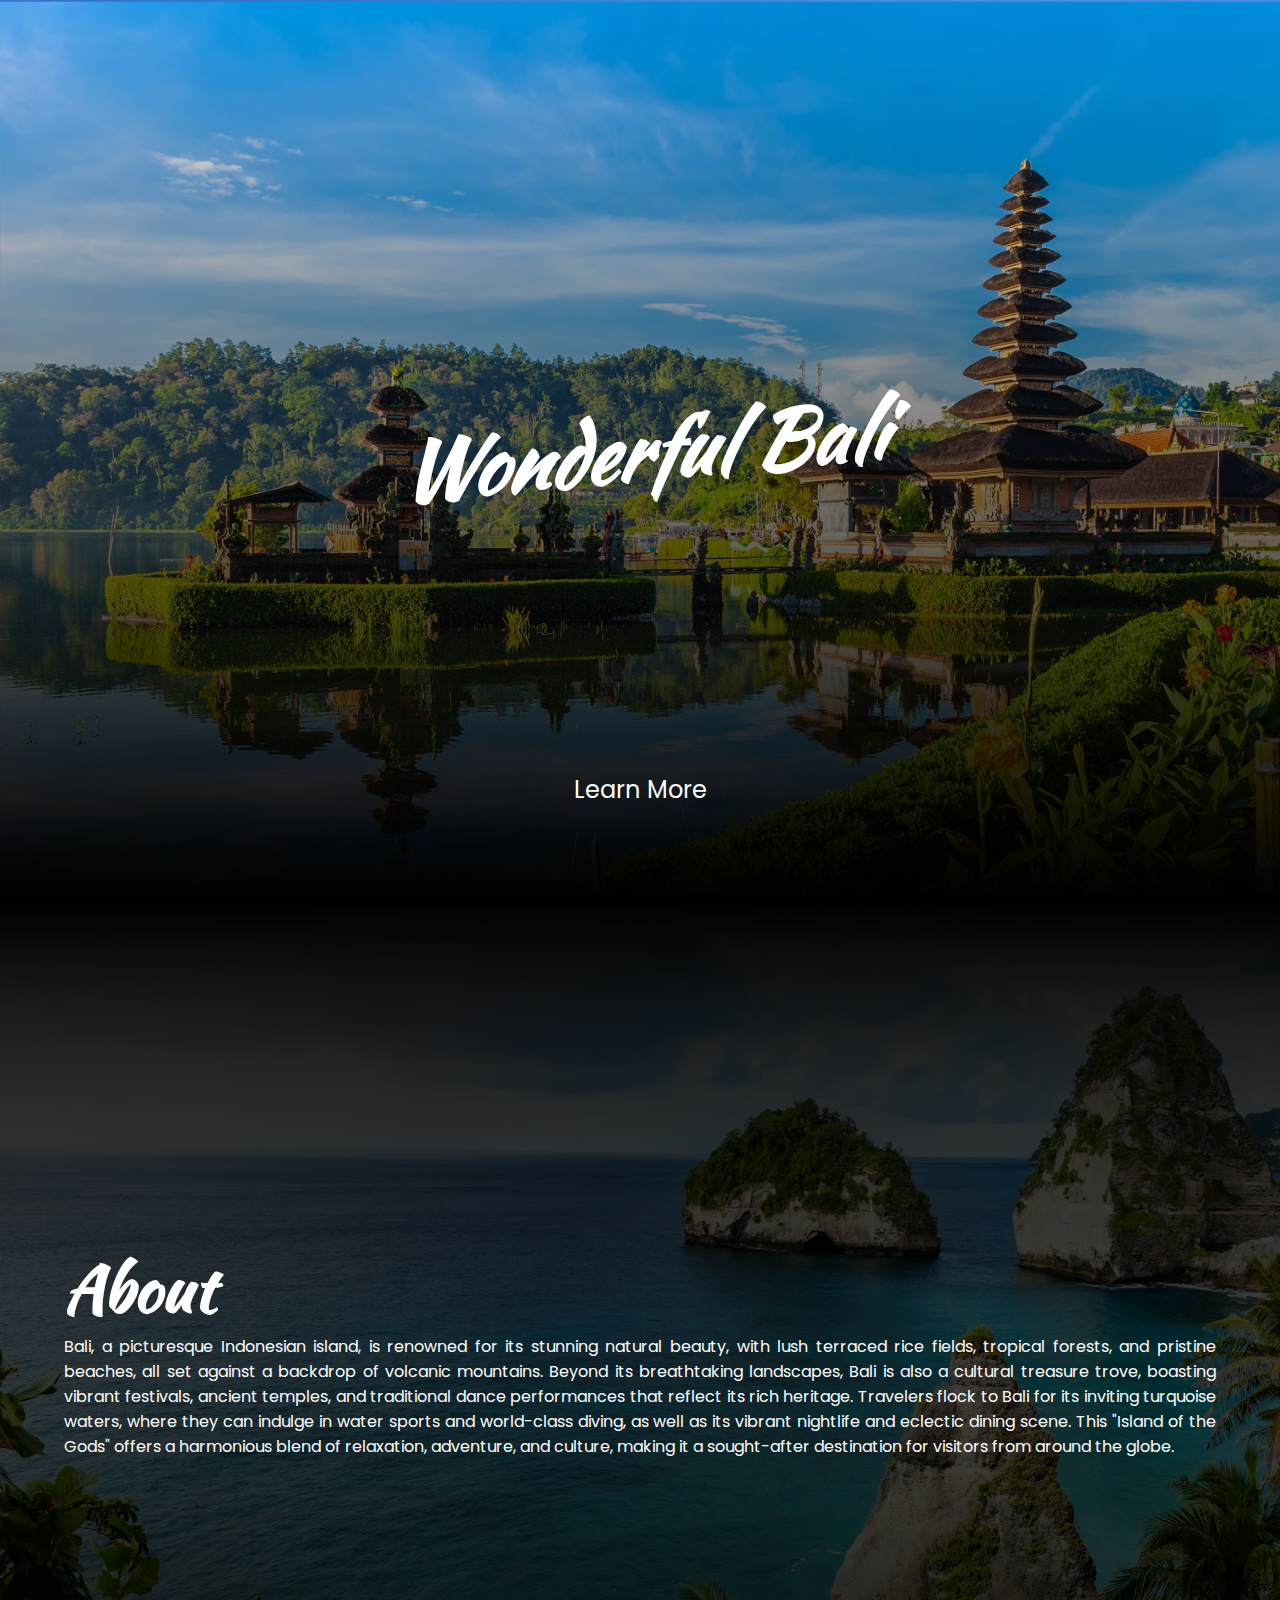
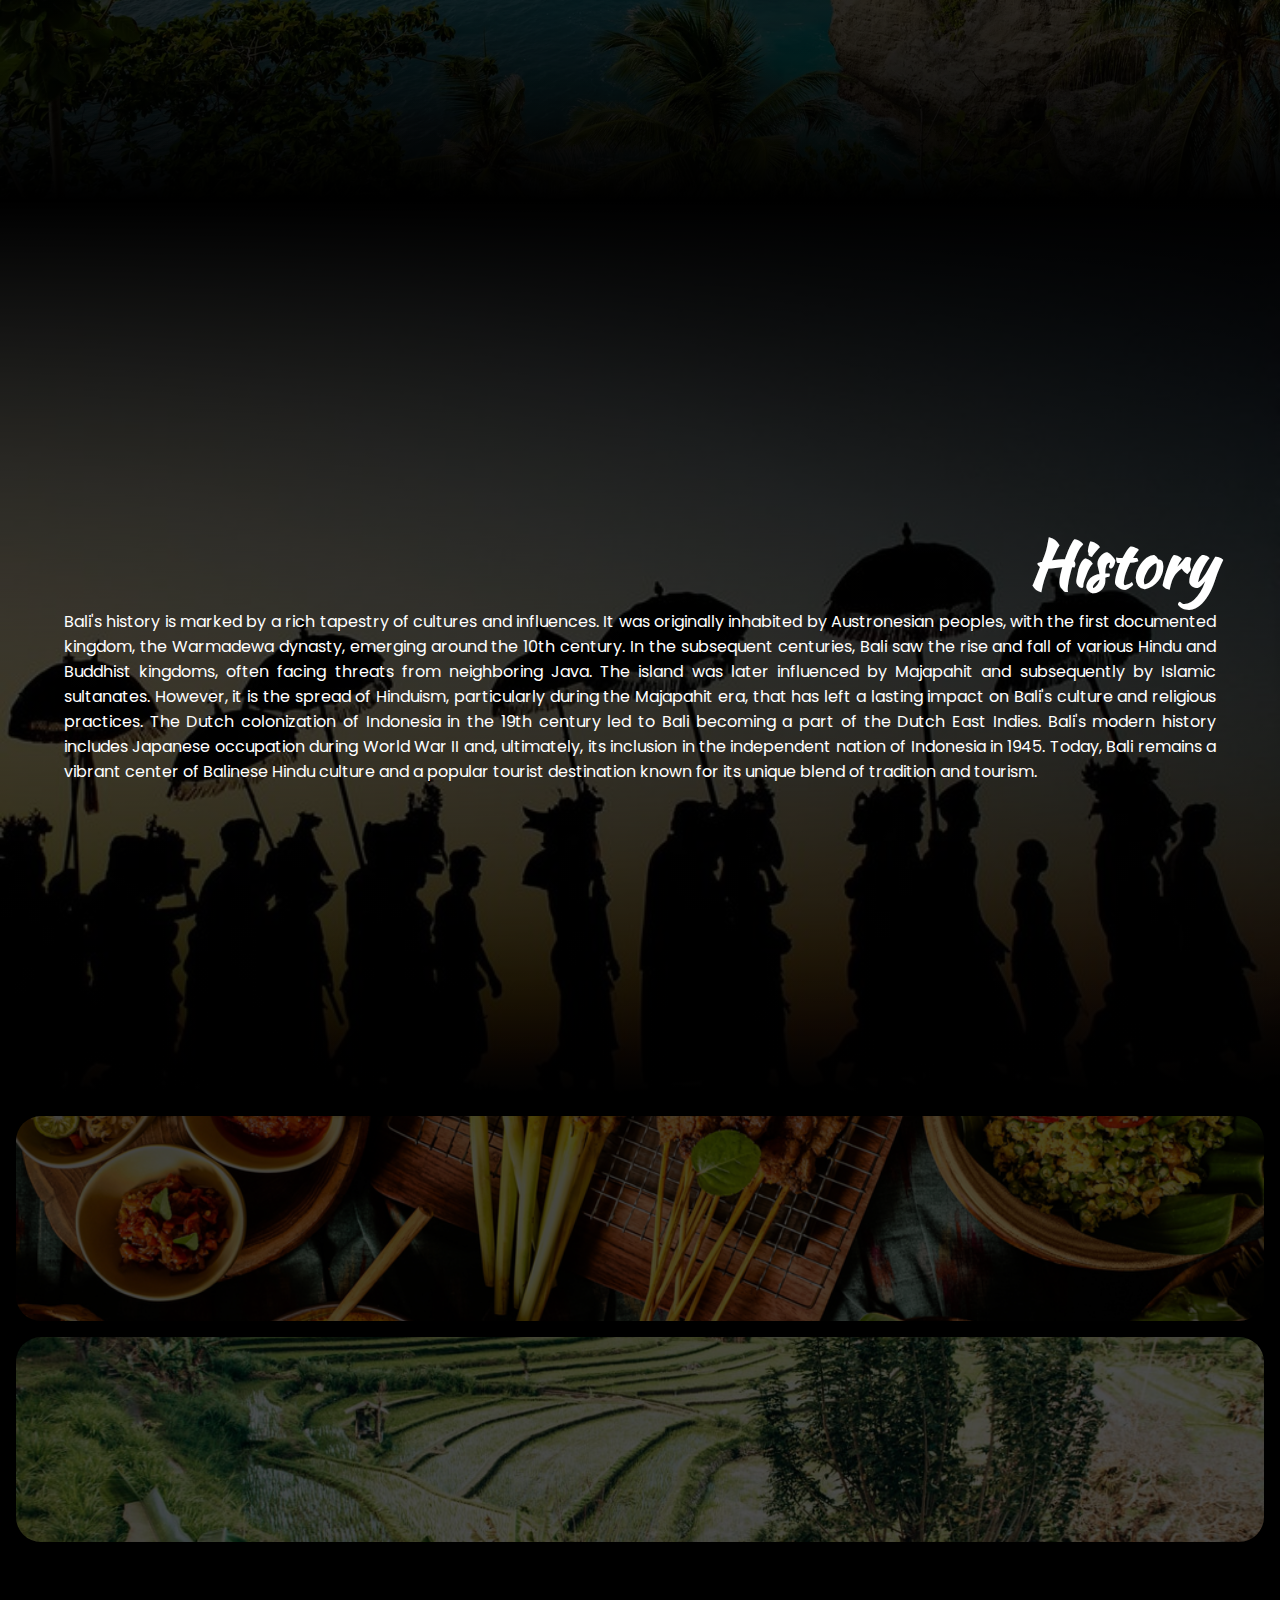
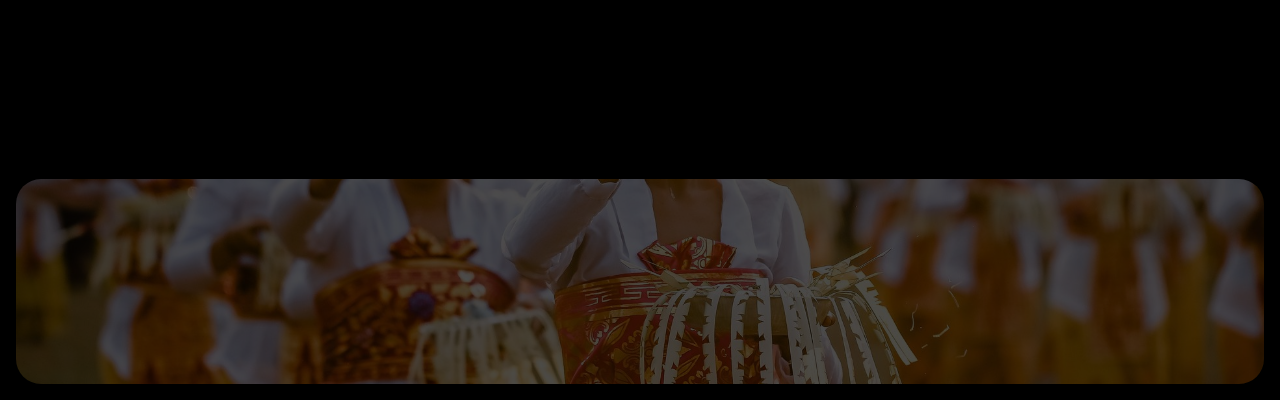
==== index.html @ 185997d6 "KONTOL" ====
<!DOCTYPE html>
<html lang="en">
  <head>
    <meta charset="utf-8" />
    <meta name="viewport" content="width=device-width, initial-scale=1.0" />
    <title>Wonderful Bali</title>
    <link rel="icon" href="images/logowonderfulbali.png" type="images" />
    <link rel="stylesheet" href="styles/landing-style.css" />
    <link rel="stylesheet" href="styles/reuse-footer.css" />
    <link
      rel="stylesheet"
      href="https://cdnjs.cloudflare.com/ajax/libs/font-awesome/6.4.2/css/all.min.css"
      integrity="sha512-z3gLpd7yknf1YoNbCzqRKc4qyor8gaKU1qmn+CShxbuBusANI9QpRohGBreCFkKxLhei6S9CQXFEbbKuqLg0DA=="
      crossorigin="anonymous"
      referrerpolicy="no-referrer"
    />
  </head>
  <body>
    <header>
      <article>
        <h1>Wonderful Bali</h1>
        <a href="#learn-more" class="box">
          <h3>Learn More</h3>
          <i class="fa-solid fa-chevron-down fa-bounce fa-xl"></i>
        </a>
      </article>
    </header>
    <main>
      <div class="about">
        <article>
          <div class="box">
            <h1>About</h1>
            <p>
              Bali, a picturesque Indonesian island, is renowned for its
              stunning natural beauty, with lush terraced rice fields, tropical
              forests, and pristine beaches, all set against a backdrop of
              volcanic mountains. Beyond its breathtaking landscapes, Bali is
              also a cultural treasure trove, boasting vibrant festivals,
              ancient temples, and traditional dance performances that reflect
              its rich heritage. Travelers flock to Bali for its inviting
              turquoise waters, where they can indulge in water sports and
              world-class diving, as well as its vibrant nightlife and eclectic
              dining scene. This "Island of the Gods" offers a harmonious blend
              of relaxation, adventure, and culture, making it a sought-after
              destination for visitors from around the globe.
            </p>
          </div>
        </article>
      </div>
      <div class="history">
        <article>
          <div class="box">
            <h1>History</h1>
            <p>
              Bali's history is marked by a rich tapestry of cultures and
              influences. It was originally inhabited by Austronesian peoples,
              with the first documented kingdom, the Warmadewa dynasty, emerging
              around the 10th century. In the subsequent centuries, Bali saw the
              rise and fall of various Hindu and Buddhist kingdoms, often facing
              threats from neighboring Java. The island was later influenced by
              Majapahit and subsequently by Islamic sultanates. However, it is
              the spread of Hinduism, particularly during the Majapahit era,
              that has left a lasting impact on Bali's culture and religious
              practices. The Dutch colonization of Indonesia in the 19th century
              led to Bali becoming a part of the Dutch East Indies. Bali's
              modern history includes Japanese occupation during World War II
              and, ultimately, its inclusion in the independent nation of
              Indonesia in 1945. Today, Bali remains a vibrant center of
              Balinese Hindu culture and a popular tourist destination known for
              its unique blend of tradition and tourism.
            </p>
          </div>
        </article>
      </div>
      <div class="menu" id="learn-more">
        <a href="pages/food-page.html" class="menu1">
          <div class="img"><h1>Food</h1></div>
        </a>
        <a href="pages/destination-page.html" class="menu2">
          <div class="img"><h1>Destination</h1></div>
        </a>
        <a href="pages/dance-page.html" class="menu3">
          <div class="img"><h1>Dance</h1></div>
        </a>
        <a href="pages/ritual-page.html" class="menu4">
          <div class="img"><h1>Ritual</h1></div>
        </a>
      </div>
    </main>
    <footer>
      <div class="social">
        <div class="wrapper">
          <div class="icon linkedin">
            <a
              href="https://www.linkedin.com/in/nyoman-deka-0b3495260/"
              target="_blank"
              ><i class="fa-brands fa-linkedin"></i
            ></a>
          </div>
          <div class="icon instagram">
            <a href="https://www.instagram.com/dekamahesvara/" target="_blank"
              ><i class="fa-brands fa-square-instagram"></i
            ></a>
          </div>
          <div class="icon github">
            <a href="https://github.com/dekamahesvara" target="_blank"
              ><i class="fa-brands fa-square-github"></i
            ></a>
          </div>
        </div>
      </div>
      <div class="credit">
        <p>Nyoman Deka | &copy; 2023</p>
      </div>
    </footer>
  </body>
</html>
---- styles/landing-style.css ----
@import url('https://fonts.googleapis.com/css2?family=Kaushan+Script&family=Poppins&family=Quicksand:wght@500;700&display=swap');


*{
  padding: 0;
  margin: 0;  
  box-sizing: border-box;
  scroll-behavior: smooth;
}

*::-webkit-scrollbar {
  display: none;
}

header{
  position: relative;
  height: 100vh;
  background-image: url(../images/pages/landing-bg.jpg);
  background-repeat: no-repeat;
  background-size: cover;
}

header article{
  background:  linear-gradient(to bottom, rgba(0, 0, 0, 0), rgba(0, 0, 0, 1));
  display: flex;
  justify-content: center;
  align-items: center;
  position: relative;
  flex-direction: column;
  width: 100%;
  height: 100%;
}

header article h1{
  font-family: kaushan script, sans-serif;
  color: white;
  font-size: 9rem;
  font-weight: 700;
  font-style: italic;
  rotate: -5deg;
}


header article .box{
  position: absolute;
  top: 90%;
  text-align: center;
  text-decoration: none;
}

header article .box h3{
  font-family: poppins, sans-serif;
  color: white;
  font-size: 2rem;
  font-weight: 400;
  margin-top: 1rem;
}

header article .box i{
  margin-top: 1em;
  font-size: 2rem;
  color: white;
}

main .about{
  position: relative;
  height: 100vh;
  background-image: url(../images/pages/about-bg.webp);
  background-repeat: no-repeat;
  background-size: cover;
}

main .about article{
  background:  linear-gradient(to top, rgba(0, 0, 0, 0), rgba(0, 0, 0, 1)), linear-gradient(to bottom, rgba(0, 0, 0, 0), rgba(0, 0, 0, 1));
  display: flex;
  justify-content: center;
  position: relative;
  flex-direction: column;
  width: 100%;
  height: 100%;
}

main .about .box{
  width: 40%;
  position: absolute;
  left: 5%;
}

main .about article .box h1{
  font-family: kaushan script, sans-serif;
  color: white;
  font-size: 6rem;
  font-weight: 700;
}

main .about article .box p{
  font-family: poppins, sans-serif;
  color: white;
  font-size: 1.3rem;
  font-weight: 400;
  text-align: justify;
}

main .history {
  position: relative;
  height: 100vh;
  background-image: url(../images/pages/history-bg.jpeg);
  background-repeat: no-repeat;
  background-size: cover;
}

main .history article{
  background:  linear-gradient(to top, rgba(0, 0, 0, 0), rgba(0, 0, 0, 1)), linear-gradient(to bottom, rgba(0, 0, 0, 0), rgba(0, 0, 0, 1));
  display: flex;
  justify-content: center;
  position: relative;
  flex-direction: column;
  width: 100%;
  height: 100%;
}

main .history article .box{
  width: 40%;
  position: absolute;
  right: 5%;
}

main .history article .box h1{
  font-family: kaushan script, sans-serif;
  color: white;
  font-size: 6rem;
  font-weight: 700;
  text-align: end;
}

main .history article .box p{
  font-family: poppins, sans-serif;
  color: white;
  font-size: 1.3rem;
  font-weight: 400;
  text-align: justify;
}

main .menu{
  position: relative;
  height: 100vh;
  background-color: black;
  display: grid;
  grid-template-columns: repeat(2, 50%);
  gap: 5rem;
  padding: 5rem;
}

main .menu .menu1,.menu2,.menu3,.menu4{
  position: relative;
  text-align: center;
  overflow: hidden; 
  box-sizing: border-box;
  border-radius: 25px;
  cursor: pointer;
}

main .menu .menu1 .img{
  background-image: url(../images/pages/food-menu.jpg);
}

main .menu .menu2 .img{
  background-image: url(../images/pages/destination-menu.jpg);
}

main .menu .menu3 .img{
  background-image: url(../images/pages/dance-menu.jpg);
}

main .menu .menu4 .img{
  background-image: url(../images/pages/ritual-menu.jpg);
}

main .menu .img{
  height: 100%;
  width: 100%;
  filter: brightness(30%);
  transition: ease-in-out 0.3s;
  background-repeat: no-repeat;
  background-size: cover;
  background-position: center;
}

main .menu h1{
  position: absolute;
  top: 50%;
  left: 50%;
  transform: translate(-50%, -50%);
  color: white;
  opacity: 0%;
  font-family: kaushan script, sans-serif;
  font-size: 7rem;
  font-weight: 700;
}

main .menu1:hover h1, .menu2:hover h1, .menu3:hover h1, .menu4:hover h1{
  color: white;
  opacity: 100%;
  transition: 0.3s;
  text-shadow: 10px 15px 30px black;
}

main .menu1:hover .img, .menu2:hover .img, .menu3:hover .img, .menu4:hover .img{
  filter: brightness(80%);
  scale: 1.02;  
}


@media screen and (max-width:1280px) {

  header article h1{
    font-size: 5rem;
  }

  header article .box h3{
    font-size: 1.5rem;
  }
  
  header article .box i{
    scale: 0.8;
  }
  
  main .about .box{
    width: 90%;
  }
  
  main .about article .box h1{
    font-size: 4rem;
  }
  
  main .about article .box p{
    font-size: 1rem;
  }

  main .history article .box{
    width: 90%;
  }
  
  main .history article .box h1{
    font-size: 4rem;
  }
  
  main .history article .box p{
    font-size: 1rem;
  }

  main .menu{
    grid-template-columns: repeat(1, 100%);
    gap: 1rem;
    padding: 1rem;
  }

  header article .box{
    top: 84%;
  }

}

@media screen and (max-width:600px) {

  header article h1{
    font-size: 4rem;
  }

  header article .box h3{
    font-size: 1.25rem;
  }
  
  header article .box i{
    scale: 0.6;
  }

  main .about article .box h1{
    font-size: 3rem;
  }
  
  main .about article .box p{
    font-size: 0.8rem;
  }

  main .history article .box{
    width: 90%;
  }
  
  main .history article .box h1{
    font-size: 3rem;
  }
  
  main .history article .box p{
    font-size: 0.8rem;
  }

  header article .box{
    top: 85%;
  }

}

@media screen and (max-width:450px) {
  
  header article h1{
    font-size: 3rem;
  }

  header article .box h3{
    font-size: 1.2rem;
  }
  
  header article .box i{
    scale: 0.5;
  }

  header article .box{
    top: 85%;
  }
}

@media screen and (max-width:400px) {
  
  header article h1{
    font-size: 2.5rem;
  }

  header article .box h3{
    font-size: 1rem;
  }
  
  header article .box i{
    scale: 0.5;
  }

  header article .box{
    top: 83%;
  }

  main .about article .box h1{
    font-size: 2rem;
  }
  
  main .about article .box p{
    font-size: 0.75rem;
  }

  main .history article .box{
    width: 90%;
  }
  
  main .history article .box h1{
    font-size: 2rem;
  }
  
  main .history article .box p{
    font-size: 0.75rem;
  }
}
---- styles/reuse-footer.css ----
/* footer{
    padding: 2em;
    background-color: black;
    display: flex;
    justify-content: center;
    align-items: center;
    flex-direction: column;
  }
  
  footer .credit p,a{
    color: white;
    font-family: poppins, sans-serif;
    text-decoration: none;
    font-weight: 700;
    font-size: 1.2rem;
  }
  
  .social{
    justify-content: center;
    align-items: center;
    margin-bottom: 1rem;
    margin-top: 1rem;
  }
  
  .wrapper{
    display: inline-flex;
  }
  
  .wrapper .icon{
    margin: 15px;
    display: flex;
    cursor: pointer;
  }
  
  .wrapper .icon a{
    height: 3.75rem;
    width: 3.75rem;
    background: #fff;
    border-radius: 100%;
    display: flex;
    justify-content: center;
    align-items: center;
    transition: ease-in-out 400ms;
  }
  
  .wrapper .icon a i{
    font-size: 2rem;
    color: black;
  }
  
  .wrapper .linkedin:hover a{
    background: #2365c1;
    transition: ease-in-out 300ms;
  }
  
  .wrapper .instagram:hover a{
    background: #fa0675;
    transition: ease-in-out 300ms;
  }
  
  .wrapper .github:hover a{
    background: #4f93cc;
    transition: ease-in-out 300ms;
  }
  
  .wrapper .linkedin:hover  i, .wrapper .instagram:hover i, .wrapper .github:hover i  {
    transform: scale(1.1);
    transition: ease-in-out 300ms;
    color: white;
  }


  @media screen and (max-width:1280px) {

    footer .credit p,a{
      font-size: 1rem;
    }
    
    .wrapper .icon a{
      height: 3rem;
      width: 3rem;
    }
    
    .wrapper .icon a i{
      font-size: 1.7rem;
    }

  }

  @media screen and (max-width:600px) {
    footer .credit p,a{
      font-size: 0.9rem;
    }
    
    .wrapper .icon a{
      height: 2.7rem;
      width: 2.7rem;
    }
    
    .wrapper .icon a i{
      font-size: 1.7rem;
    }

  } */

  footer{
    display: none;
  }
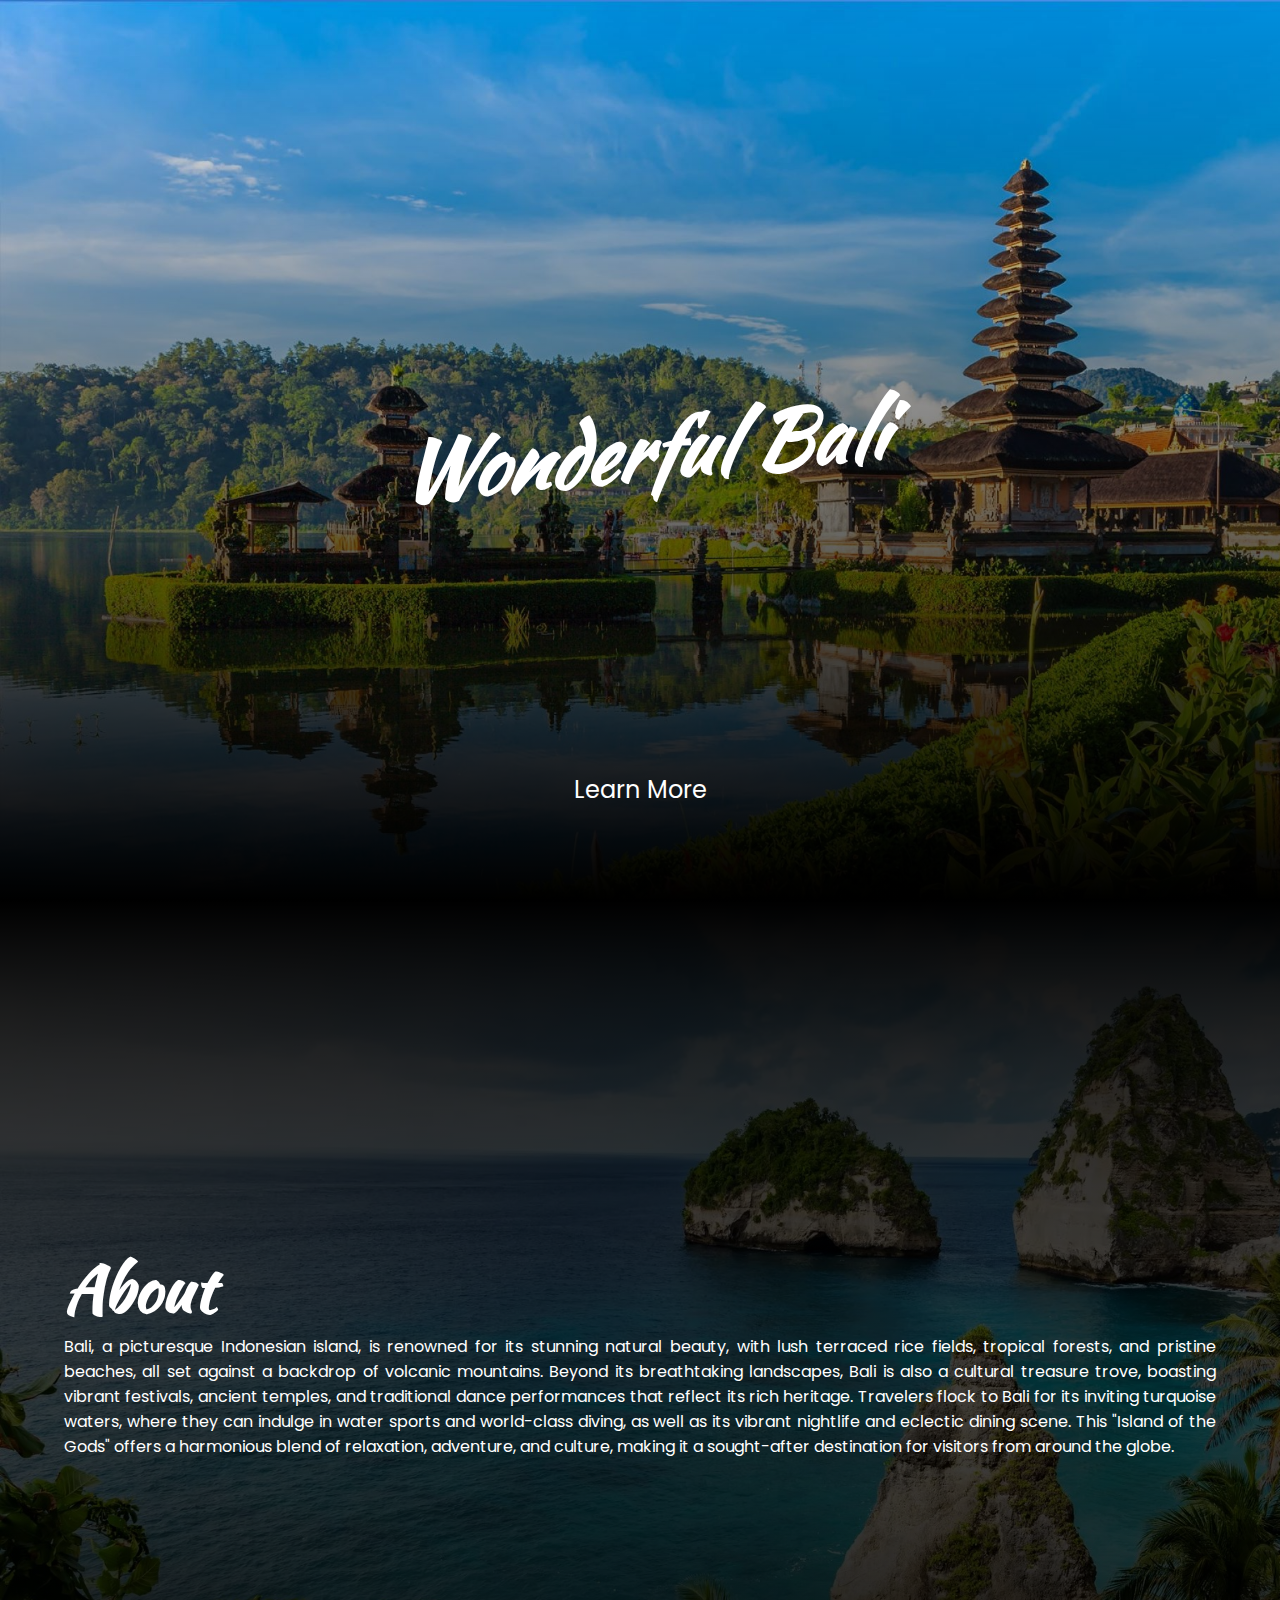
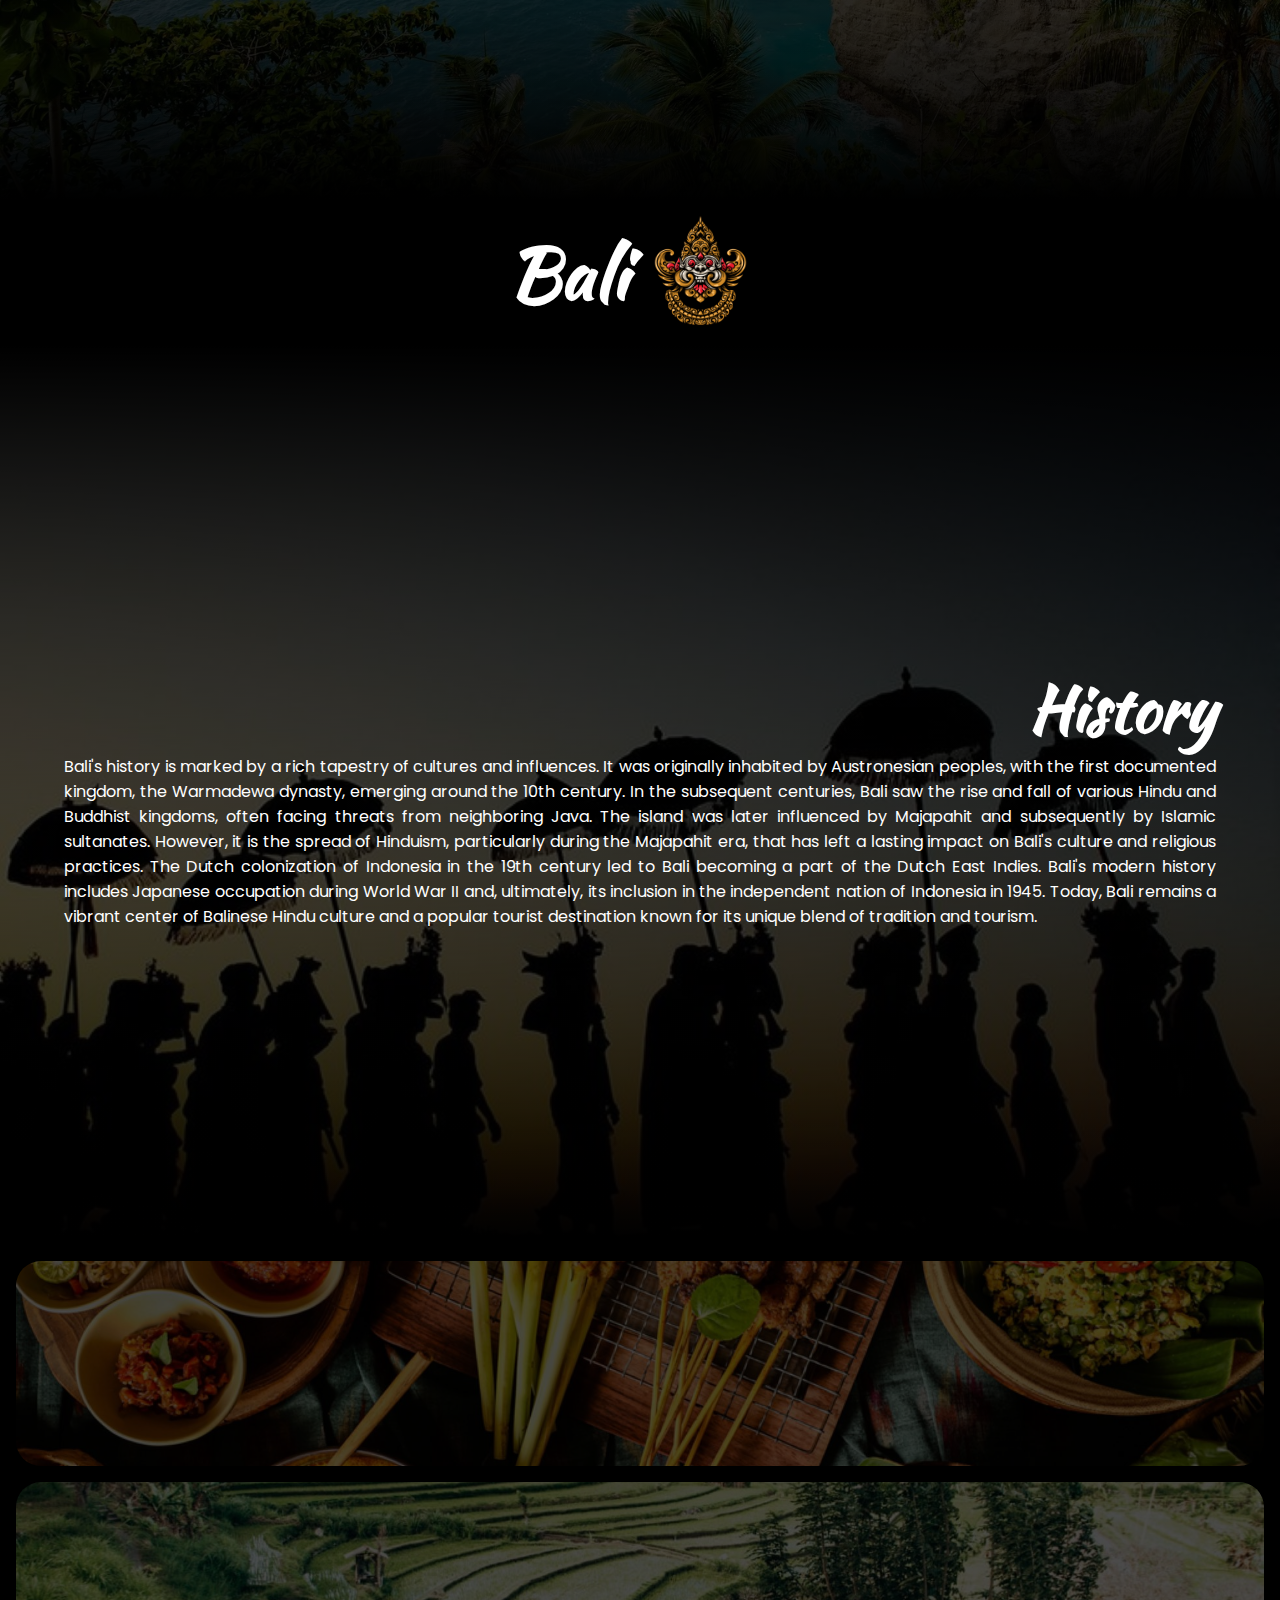
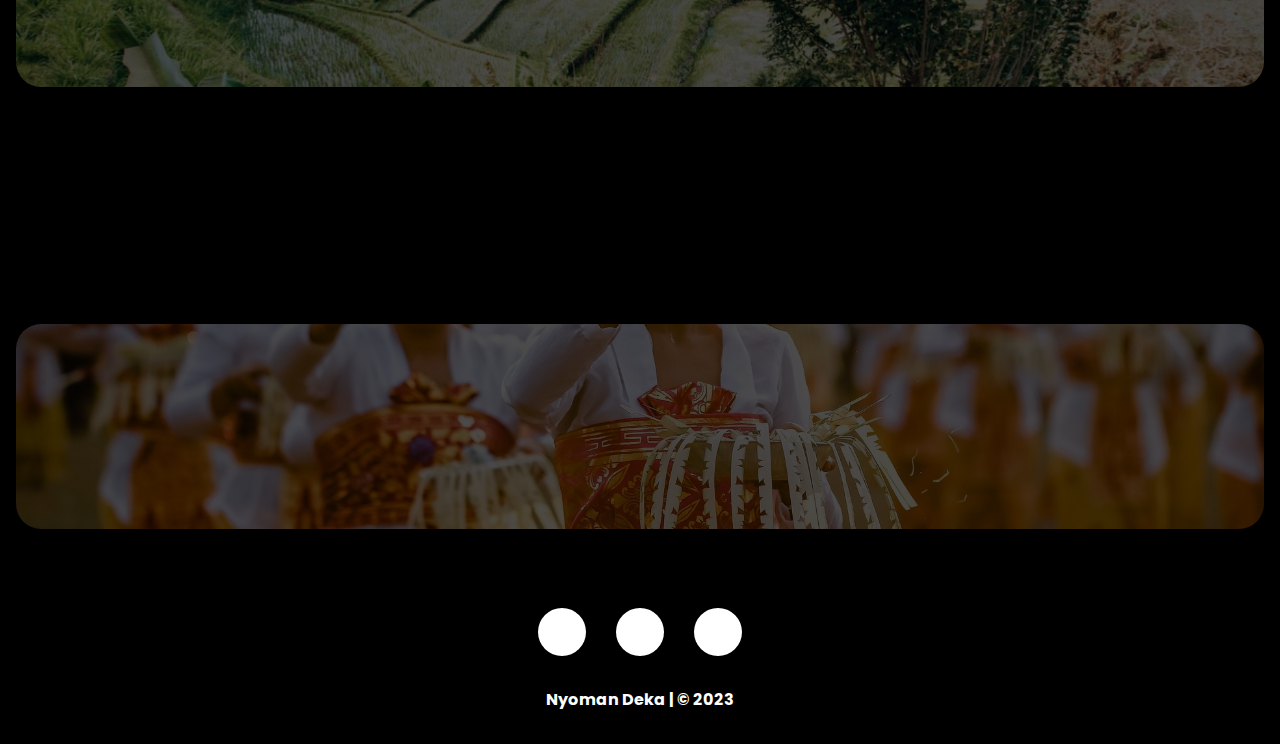
==== commit 8d0b3259: "publish" ====
--- a/index.html
+++ b/index.html
@@ -47,6 +47,12 @@
           </div>
         </article>
       </div>
+
+      <aside>
+        <h1>Bali</h1>
+        <img src="images/logowonderfulbali.png" alt="" />
+      </aside>
+
       <div class="history">
         <article>
           <div class="box">
--- a/styles/landing-style.css
+++ b/styles/landing-style.css
@@ -62,10 +62,30 @@
   color: white;
 }
 
+main aside{
+  height: 100%;
+  background-color: black;
+  display: flex;
+  justify-content: center;
+  align-items: center;
+}
+
+main aside img{
+  height: 170px;
+  margin: 10px;
+}
+
+main aside h1{
+  font-family: kaushan script, sans-serif;
+  color: white;
+  font-size: 6rem;
+  font-weight: 700;
+}
+
 main .about{
   position: relative;
   height: 100vh;
-  background-image: url(../images/pages/about-bg.webp);
+  background-image: url(../images/pages/about-bg.jpg);
   background-repeat: no-repeat;
   background-size: cover;
 }
@@ -104,7 +124,7 @@
 main .history {
   position: relative;
   height: 100vh;
-  background-image: url(../images/pages/history-bg.jpeg);
+  background-image: url(../images/pages/history-bg.jpg);
   background-repeat: no-repeat;
   background-size: cover;
 }
@@ -259,6 +279,19 @@
     top: 84%;
   }
 
+  main .menu h1{
+    font-size: 6rem;
+  }
+
+  main aside img{
+    height: 125px;
+  }
+  
+  main aside h1{
+    font-size: 4.5rem;
+  }
+  
+
 }
 
 @media screen and (max-width:600px) {
@@ -299,6 +332,19 @@
     top: 85%;
   }
 
+  main .menu h1{
+    font-size: 5rem;
+  }
+
+  
+  main aside img{
+    height: 100px;
+  }
+  
+  main aside h1{
+    font-size: 4rem;
+  }
+
 }
 
 @media screen and (max-width:450px) {
@@ -318,6 +364,19 @@
   header article .box{
     top: 85%;
   }
+
+  main .menu h1{
+    font-size: 3.5rem;
+  }
+
+    
+  main aside img{
+    height: 75px;
+  }
+  
+  main aside h1{
+    font-size: 3rem;
+  }
 }
 
 @media screen and (max-width:400px) {
@@ -357,4 +416,16 @@
   main .history article .box p{
     font-size: 0.75rem;
   }
+
+  main .menu h1{
+    font-size: 3.3rem;
+  }
+
+  main aside img{
+    height: 50px;
+  }
+  
+  main aside h1{
+    font-size: 2rem;
+  }
 }--- a/styles/reuse-footer.css
+++ b/styles/reuse-footer.css
@@ -1,4 +1,4 @@
-/* footer{
+footer{
     padding: 2em;
     background-color: black;
     display: flex;
@@ -101,8 +101,4 @@
       font-size: 1.7rem;
     }
 
-  } */
-
-  footer{
-    display: none;
-  }+  }
